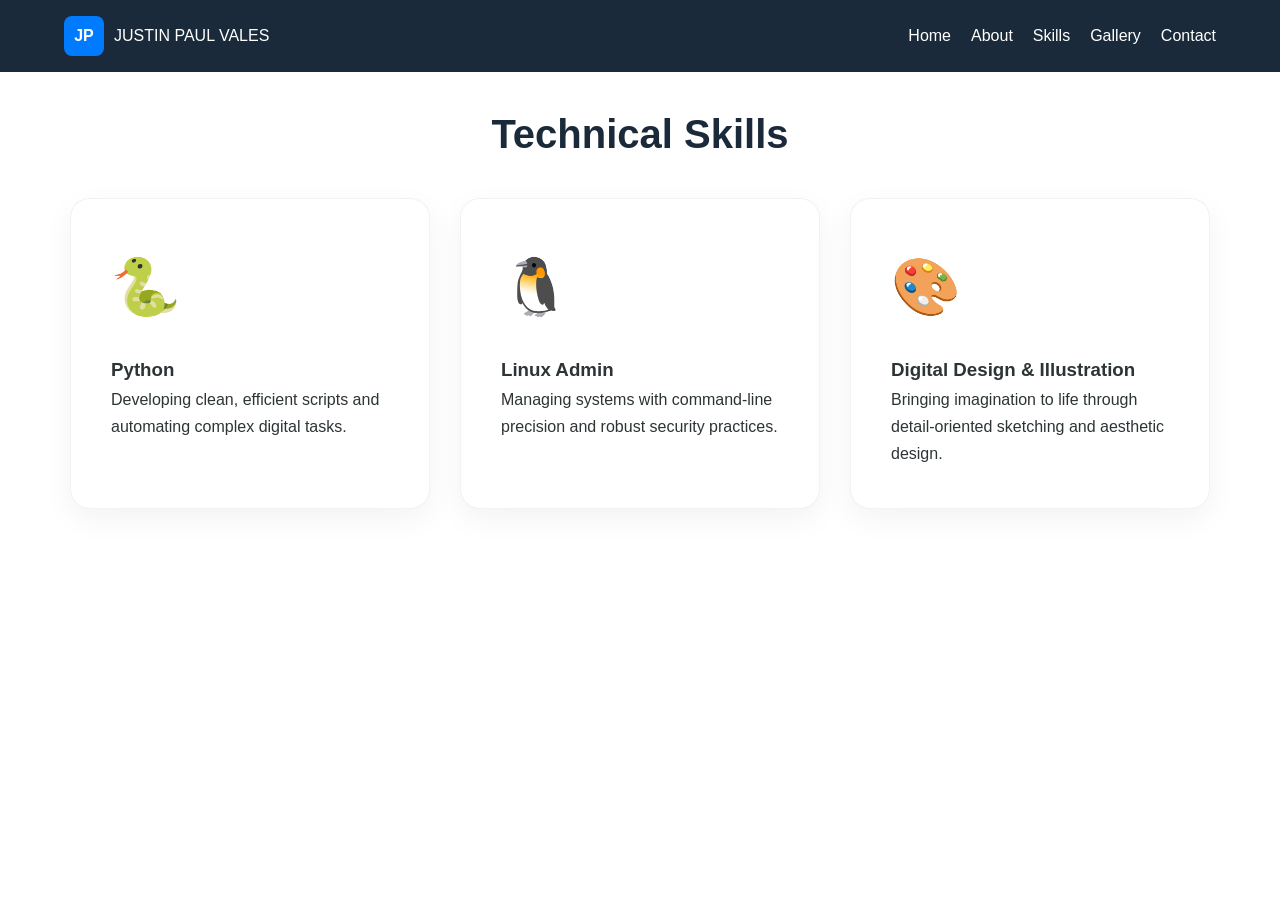
==== skills.html @ dc18ec9f "Add files via upload" ====
<!DOCTYPE html>
<html lang="en">
<head>
    <meta charset="UTF-8">
    <meta name="viewport" content="width=device-width, initial-scale=1.0">
    <title>Skills | Justin Paul Vales</title>
    <link rel="stylesheet" href="qwerty.css">
</head>
<body>
    <nav class="navbar">
        <div class="logo-container"><div class="logo-circle">JP</div><div class="logo-text">JUSTIN PAUL VALES</div></div>
        <button class="mobile-menu-btn" id="mobile-cta"><span></span><span></span><span></span></button>
        <ul class="nav-links" id="nav-list">
            <li><a href="index.html">Home</a></li>
            <li><a href="about.html">About</a></li>
            <li><a href="skills.html">Skills</a></li>
            <li><a href="gallery.html">Gallery</a></li>
            <li><a href="contact.html">Contact</a></li>
        </ul>
    </nav>

    <section class="section reveal active">
        <div class="container">
            <h2 class="section-title">Technical Skills</h2>
            <div class="grid-layout three-cols">
                <div class="ui-card skill-card"><div class="skill-icon">🐍</div><h3>Python</h3><p>Developing clean, efficient scripts and automating complex digital tasks.</p></div>
                <div class="ui-card skill-card"><div class="skill-icon">🐧</div><h3>Linux Admin</h3><p>Managing systems with command-line precision and robust security practices.</p></div>
                <div class="ui-card skill-card"><div class="skill-icon">🎨</div><h3>Digital Design & Illustration</h3><p>Bringing imagination to life through detail-oriented sketching and aesthetic design.</p></div>
            </div>
        </div>
    </section>

    <script>
        const mobileBtn = document.getElementById('mobile-cta');
        const navList = document.getElementById('nav-list');
        mobileBtn.addEventListener('click', () => { navList.classList.toggle('show-nav'); });
    </script>
</body>
</html>
---- qwerty.css ----
:root {
    --primary: #1a2a3a;
    --accent: #007bff;
    --text-main: #2d3436;
    --text-muted: #636e72;
    --bg-white: #ffffff;
    --bg-soft: #f8f9fa;
}

* { margin: 0; padding: 0; box-sizing: border-box; font-family: 'Inter', sans-serif; }
html { scroll-behavior: smooth; }
body { color: var(--text-main); line-height: 1.7; background: var(--bg-white); }

.container { max-width: 1200px; margin: 0 auto; padding: 0 30px; }
.section { padding: 100px 0; }
.bg-alt { background-color: var(--bg-soft); }

.navbar {
    display: flex; justify-content: space-between; align-items: center;
    background: var(--primary); padding: 1rem 5%; position: fixed; width: 100%; top: 0; z-index: 1000;
}
.logo-container { display: flex; align-items: center; gap: 10px; color: white; }
.logo-circle { background: var(--accent); width: 40px; height: 40px; border-radius: 8px; display: flex; justify-content: center; align-items: center; font-weight: bold; }
.nav-links { display: flex; list-style: none; gap: 20px; }
.nav-links a { color: white; text-decoration: none; font-weight: 500; transition: 0.3s; }
.nav-links a:hover { color: var(--accent); }

.mobile-menu-btn {
    display: none;
    flex-direction: column;
    gap: 4px;
    background: transparent;
    border: none;
    cursor: pointer;
}
.mobile-menu-btn span {
    display: block;
    width: 25px;
    height: 3px;
    background: white;
    border-radius: 2px;
}

.hero-section {
    min-height: 100vh;
    background: linear-gradient(rgba(26, 42, 58, 0.85), rgba(26, 42, 58, 0.85)),
                url('https://images.unsplash.com/photo-1498050108023-c5249f4df085?q=80&w=2072') center/cover;
    display: flex; align-items: center; justify-content: center;
    color: white; text-align: center; padding-top: 80px;
}
.hero-container { display: flex; flex-direction: column; align-items: center; gap: 30px; }
.hero-section h1 { font-size: clamp(2.2rem, 8vw, 4rem); }
.cta-button { padding: 18px 45px; background: var(--accent); color: white; text-decoration: none; border-radius: 50px; font-weight: 700; transition: 0.3s; }

.scroll-top-btn {
    position: fixed; bottom: 30px; right: 30px; width: 45px; height: 45px;
    background: var(--accent); color: white; border: none; border-radius: 50%;
    font-size: 20px; cursor: pointer; z-index: 2000; display: flex;
    justify-content: center; align-items: center; opacity: 0; visibility: hidden;
    transition: 0.3s; box-shadow: 0 4px 12px rgba(0,0,0,0.15);
}
.scroll-top-btn.show { opacity: 1; visibility: visible; }

.grid-layout { display: grid; grid-template-columns: repeat(auto-fit, minmax(300px, 1fr)); gap: 30px; }
.three-cols { grid-template-columns: repeat(3, 1fr); }
.about-main-text { max-width: 900px; margin: 0 auto 50px auto; text-align: center; font-size: 1.2rem; color: var(--text-muted); }

.ui-card {
    background: white; padding: 40px; border-radius: 20px;
    box-shadow: 0 10px 30px rgba(0,0,0,0.05); border: 1px solid rgba(0,0,0,0.05);
    transition: 0.4s cubic-bezier(0.175, 0.885, 0.32, 1.275);
}
.skill-card:hover { transform: translateY(-15px) scale(1.03); box-shadow: 0 20px 40px rgba(0, 123, 255, 0.2); border-color: var(--accent); }
.skill-icon { font-size: 3.5rem; margin-bottom: 20px; display: block; transition: 0.3s; }
.skill-card:hover .skill-icon { transform: rotate(10deg) scale(1.1); }

.section-title { font-size: 2.5rem; text-align: center; margin-bottom: 30px; color: var(--primary); }

.form-status { margin-top: 15px; padding: 10px; border-radius: 8px; display: none; font-weight: 600; text-align: center; }
.form-status.success { display: block; background: #d4edda; color: #155724; }
.form-status.error { display: block; background: #f8d7da; color: #721c24; }

.contact-wrapper { display: grid; grid-template-columns: 1fr 1.5fr; gap: 40px; background: white; padding: 40px; border-radius: 20px; box-shadow: 0 10px 30px rgba(0,0,0,0.05); }
.contact-info { text-align: left; display: flex; flex-direction: column; gap: 20px; }
.info-item strong { color: var(--accent); display: block; }
.contact-form { display: flex; flex-direction: column; gap: 15px; }
.contact-form input, .contact-form textarea { padding: 15px; border: 1px solid #ddd; border-radius: 10px; }
.submit-btn { padding: 15px; background: var(--primary); color: white; border: none; border-radius: 10px; font-weight: 700; cursor: pointer; }

.footer { background: #0f172a; color: #94a3b8; padding: 60px 0; text-align: center; }

.reveal { opacity: 0; transform: translateY(30px); transition: 0.8s ease-out; }
.reveal.active { opacity: 1; transform: translateY(0); }

@media (max-width: 900px) {
    .mobile-menu-btn { display: flex; } /* Show the 3 lines */

    .nav-links {
        display: none; /* Hide links by default */
        flex-direction: column;
        position: absolute;
        top: 100%;
        left: 0;
        width: 100%;
        background: var(--primary);
        padding: 20px 0;
        text-align: center;
        border-top: 1px solid rgba(255,255,255,0.1);
        box-shadow: 0 10px 15px rgba(0,0,0,0.2);
    }

    .show-nav {
        display: flex !important;
    }

    .three-cols, .contact-wrapper { grid-template-columns: 1fr; }
}

@media (max-width: 600px) {
    .container { padding: 0 15px; }
    .navbar { padding: 0.8rem 1rem; }
    .logo-text { font-size: 0.75rem; letter-spacing: 0; }
    .hero-section h1 { font-size: 1.8rem; }
    .grid-layout, .three-cols { grid-template-columns: 1fr !important; }
}
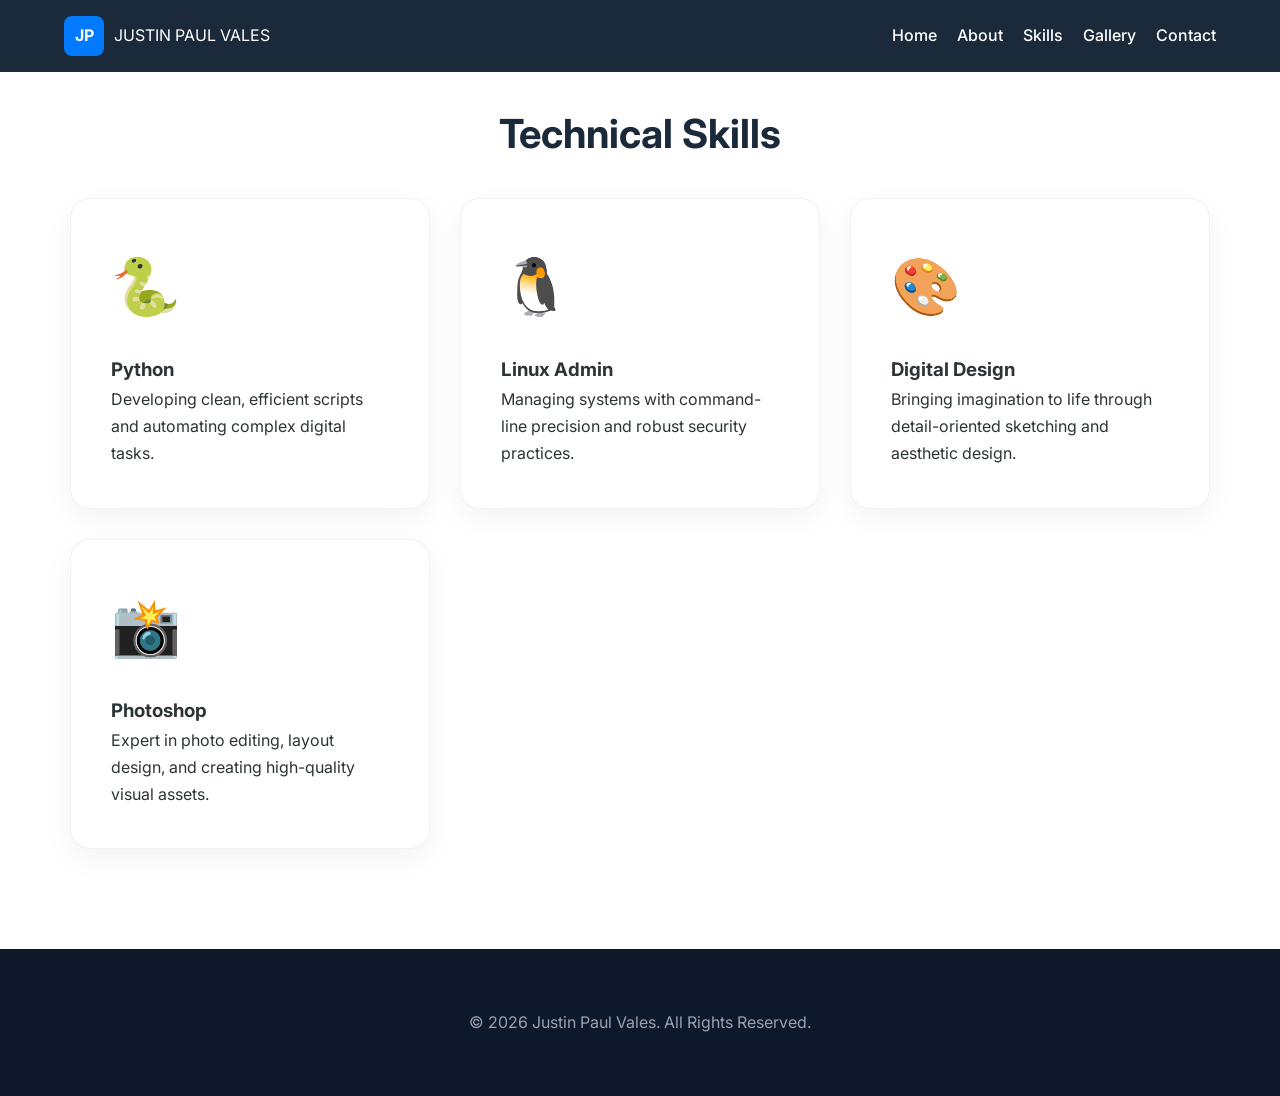
==== commit 90c28708: "skills.html" ====
--- a/skills.html
+++ b/skills.html
@@ -5,11 +5,17 @@
     <meta name="viewport" content="width=device-width, initial-scale=1.0">
     <title>Skills | Justin Paul Vales</title>
     <link rel="stylesheet" href="qwerty.css">
+    <link href="https://fonts.googleapis.com/css2?family=Inter:wght@400;600;700&display=swap" rel="stylesheet">
 </head>
 <body>
     <nav class="navbar">
-        <div class="logo-container"><div class="logo-circle">JP</div><div class="logo-text">JUSTIN PAUL VALES</div></div>
-        <button class="mobile-menu-btn" id="mobile-cta"><span></span><span></span><span></span></button>
+        <div class="logo-container">
+            <div class="logo-circle">JP</div>
+            <div class="logo-text">JUSTIN PAUL VALES</div>
+        </div>
+        <button class="mobile-menu-btn" id="mobile-cta">
+            <span></span><span></span><span></span>
+        </button>
         <ul class="nav-links" id="nav-list">
             <li><a href="index.html">Home</a></li>
             <li><a href="about.html">About</a></li>
@@ -22,18 +28,40 @@
     <section class="section reveal active">
         <div class="container">
             <h2 class="section-title">Technical Skills</h2>
-            <div class="grid-layout three-cols">
-                <div class="ui-card skill-card"><div class="skill-icon">🐍</div><h3>Python</h3><p>Developing clean, efficient scripts and automating complex digital tasks.</p></div>
-                <div class="ui-card skill-card"><div class="skill-icon">🐧</div><h3>Linux Admin</h3><p>Managing systems with command-line precision and robust security practices.</p></div>
-                <div class="ui-card skill-card"><div class="skill-icon">🎨</div><h3>Digital Design & Illustration</h3><p>Bringing imagination to life through detail-oriented sketching and aesthetic design.</p></div>
+            <div class="grid-layout">
+                <div class="ui-card skill-card">
+                    <div class="skill-icon">🐍</div>
+                    <h3>Python</h3>
+                    <p>Developing clean, efficient scripts and automating complex digital tasks.</p>
+                </div>
+                <div class="ui-card skill-card">
+                    <div class="skill-icon">🐧</div>
+                    <h3>Linux Admin</h3>
+                    <p>Managing systems with command-line precision and robust security practices.</p>
+                </div>
+                <div class="ui-card skill-card">
+                    <div class="skill-icon">🎨</div>
+                    <h3>Digital Design</h3>
+                    <p>Bringing imagination to life through detail-oriented sketching and aesthetic design.</p>
+                </div>
+                <div class="ui-card skill-card">
+                    <div class="skill-icon">📸</div>
+                    <h3>Photoshop</h3>
+                    <p>Expert in photo editing, layout design, and creating high-quality visual assets.</p>
+                </div>
             </div>
         </div>
     </section>
+
+    <footer class="footer"><div class="container"><p>© 2026 Justin Paul Vales. All Rights Reserved.</p></div></footer>
 
     <script>
         const mobileBtn = document.getElementById('mobile-cta');
         const navList = document.getElementById('nav-list');
         mobileBtn.addEventListener('click', () => { navList.classList.toggle('show-nav'); });
+        document.querySelectorAll('.nav-links a').forEach(link => {
+            link.addEventListener('click', () => { navList.classList.remove('show-nav'); });
+        });
     </script>
 </body>
-</html>+</html>
